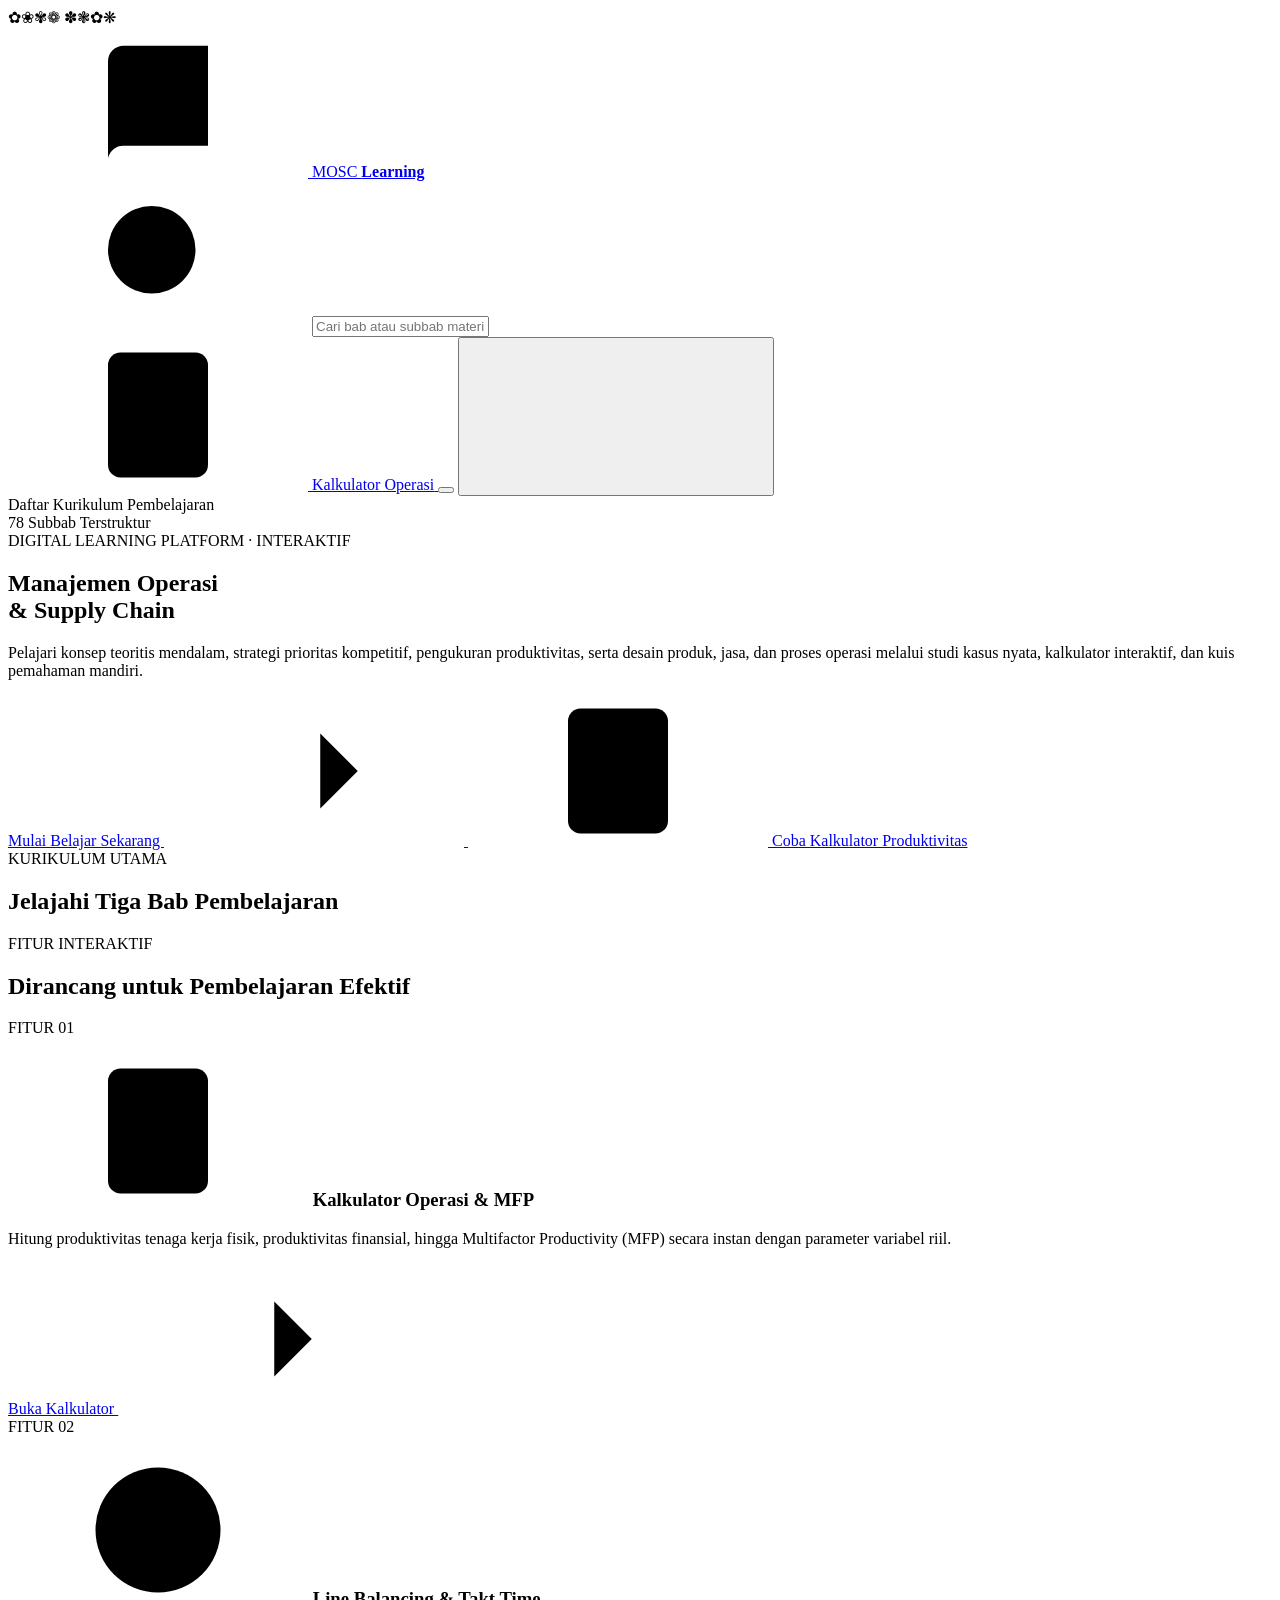
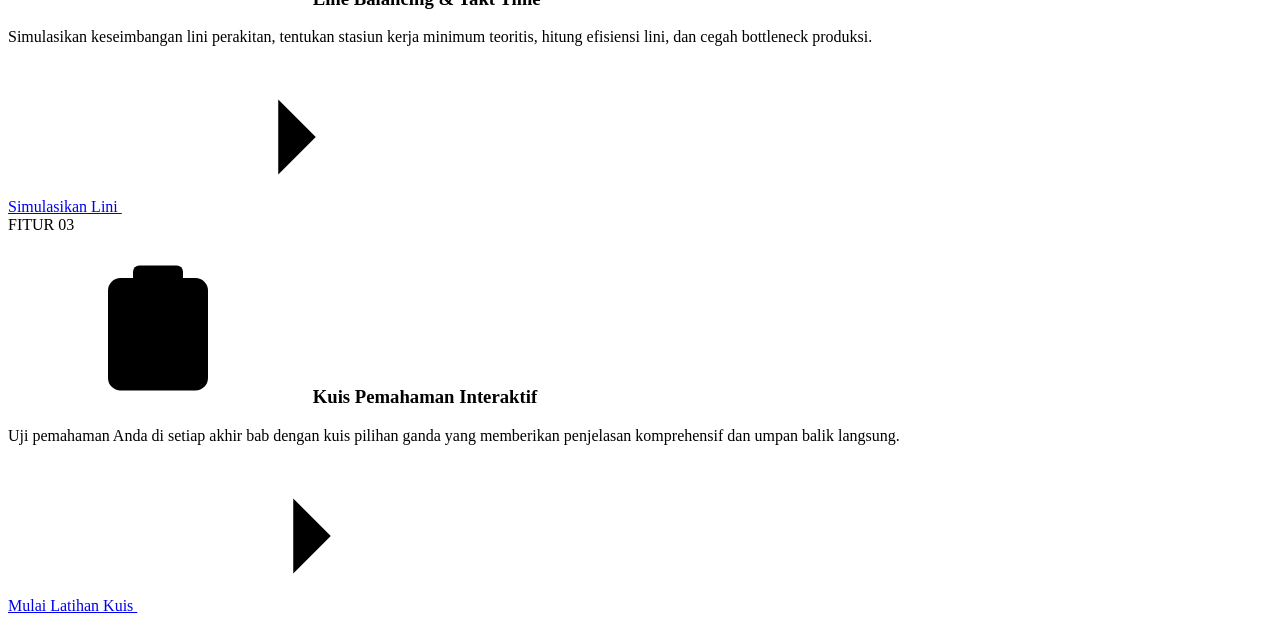
==== index.html @ 07a284af "Add files via upload" ====
<!doctype html>
<html lang="id">
<head>
  <meta charset="utf-8">
  <meta name="viewport" content="width=device-width, initial-scale=1">
  <title>MOSC Learning — Platform Digital Manajemen Operasi & Supply Chain</title>
  <link rel="preconnect" href="https://fonts.googleapis.com">
  <link rel="preconnect" href="https://fonts.gstatic.com" crossorigin>
  <link href="https://fonts.googleapis.com/css2?family=DM+Sans:wght@400;500;600;700;800&family=Fraunces:opsz,wght@9..144,600..900&family=Nunito+Sans:wght@400;500;600;700;800&display=swap" rel="stylesheet">
  <link rel="stylesheet" href="css/style.css">
</head>
<body>
  <!-- Inline SVG Icon Defs -->
  <svg style="display:none" xmlns="http://www.w3.org/2000/svg">
    <symbol id="book" viewBox="0 0 24 24">
      <path d="M4 5.5A2.5 2.5 0 0 1 6.5 3H20v16H6.5A2.5 2.5 0 0 0 4 21z"/>
      <path d="M4 5.5v15A2.5 2.5 0 0 1 6.5 18H20M8 7h8M8 11h8"/>
    </symbol>
    <symbol id="search" viewBox="0 0 24 24">
      <circle cx="11" cy="11" r="7"/>
      <path d="m20 20-4-4"/>
    </symbol>
    <symbol id="moon" viewBox="0 0 24 24">
      <path d="M20 15.5A8.5 8.5 0 0 1 8.5 4 8.5 8.5 0 1 0 20 15.5z"/>
    </symbol>
    <symbol id="sun" viewBox="0 0 24 24">
      <circle cx="12" cy="12" r="4"/>
      <path d="M12 2v2M12 20v2M4.9 4.9l1.4 1.4M17.7 17.7l1.4 1.4M2 12h2M20 12h2M4.9 19.1l1.4-1.4M17.7 6.3l1.4-1.4"/>
    </symbol>
    <symbol id="menu" viewBox="0 0 24 24">
      <path d="M4 6h16M4 12h16M4 18h16"/>
    </symbol>
    <symbol id="check" viewBox="0 0 24 24">
      <path d="m5 12 4 4L19 6"/>
    </symbol>
    <symbol id="arrow" viewBox="0 0 24 24">
      <path d="M5 12h14M13 6l6 6-6 6"/>
    </symbol>
    <symbol id="calc" viewBox="0 0 24 24">
      <rect x="4" y="2" width="16" height="20" rx="2"/>
      <line x1="8" y1="6" x2="16" y2="6"/>
      <line x1="8" y1="10" x2="8" y2="10.01"/>
      <line x1="12" y1="10" x2="12" y2="10.01"/>
      <line x1="16" y1="10" x2="16" y2="10.01"/>
      <line x1="8" y1="14" x2="8" y2="14.01"/>
      <line x1="12" y1="14" x2="12" y2="14.01"/>
      <line x1="16" y1="14" x2="16" y2="14.01"/>
      <line x1="8" y1="18" x2="8" y2="18.01"/>
      <line x1="12" y1="18" x2="12" y2="18.01"/>
      <line x1="16" y1="18" x2="16" y2="18.01"/>
    </symbol>
    <symbol id="clock" viewBox="0 0 24 24">
      <circle cx="12" cy="12" r="10"/>
      <polyline points="12 6 12 12 16 14"/>
    </symbol>
    <symbol id="clipboard" viewBox="0 0 24 24">
      <path d="M16 4h2a2 2 0 0 1 2 2v14a2 2 0 0 1-2 2H6a2 2 0 0 1-2-2V6a2 2 0 0 1 2-2h2"/>
      <rect x="8" y="2" width="8" height="4" rx="1" ry="1"/>
      <path d="m9 14 2 2 4-4"/>
    </symbol>
    <symbol id="lightbulb" viewBox="0 0 24 24">
      <path d="M9 18h6"/>
      <path d="M10 22h4"/>
      <path d="M15.09 14c.18-.98.65-1.74 1.41-2.5A4.65 4.65 0 0 0 18 8 6 6 0 0 0 6 8c0 1 .23 2.23 1.5 3.5.76.76 1.23 1.52 1.41 2.5"/>
    </symbol>
    <symbol id="info" viewBox="0 0 24 24">
      <circle cx="12" cy="12" r="10"/>
      <line x1="12" y1="16" x2="12" y2="12"/>
      <line x1="12" y1="8" x2="12.01" y2="8"/>
    </symbol>
    <symbol id="alert" viewBox="0 0 24 24">
      <path d="m21.73 18-8-14a2 2 0 0 0-3.48 0l-8 14A2 2 0 0 0 4 21h16a2 2 0 0 0 1.73-3Z"/>
      <line x1="12" y1="9" x2="12" y2="13"/>
      <line x1="12" y1="17" x2="12.01" y2="17"/>
    </symbol>
  </svg>

  <div class="flower-backdrop" aria-hidden="true">
    <span>✿</span><span>❀</span><span>✾</span><span>❁</span>
    <span>✽</span><span>❃</span><span>✿</span><span>❋</span>
  </div>

  <!-- Topbar -->
  <header class="topbar">
    <a class="brand" href="index.html">
      <svg class="icon"><use href="#book"></use></svg>
      <span>MOSC <b>Learning</b></span>
    </a>
    <div class="searchbox">
      <svg class="icon"><use href="#search"></use></svg>
      <input id="searchInput" placeholder="Cari bab atau subbab materi...">
    </div>
    <div class="top-actions">
      <a class="btn-tool" href="materi.html?id=2.12" title="Kalkulator Operasi">
        <svg class="icon"><use href="#calc"></use></svg>
        <span>Kalkulator Operasi</span>
      </a>
      <button class="icon-btn" id="themeBtn" aria-label="Toggle Tema"></button>
      <button class="icon-btn mobile-only" id="menuBtn" aria-label="Menu Navigasi">
        <svg class="icon"><use href="#menu"></use></svg>
      </button>
    </div>
  </header>

  <!-- App Layout -->
  <div class="layout">
    <!-- Sidebar Navigation -->
    <aside class="sidebar" id="sidebar">
      <div class="side-header">
        <div class="side-title">Daftar Kurikulum Pembelajaran</div>
        <div class="side-progress">78 Subbab Terstruktur</div>
      </div>
      <div id="chapterNav"></div>
    </aside>

    <!-- Main Content -->
    <main class="main">
      <!-- Hero Section -->
      <section class="hero">
        <div class="eyebrow">DIGITAL LEARNING PLATFORM · INTERAKTIF</div>
        <h1>Manajemen Operasi<br><span>& Supply Chain</span></h1>
        <p>
          Pelajari konsep teoritis mendalam, strategi prioritas kompetitif, pengukuran produktivitas, serta desain produk, jasa, dan proses operasi melalui studi kasus nyata, kalkulator interaktif, dan kuis pemahaman mandiri.
        </p>
        <div class="hero-actions">
          <a class="btn primary" href="materi.html?id=1.1">
            Mulai Belajar Sekarang <svg class="icon"><use href="#arrow"></use></svg>
          </a>
          <a class="btn secondary" href="materi.html?id=2.12">
            <svg class="icon"><use href="#calc"></use></svg> Coba Kalkulator Produktivitas
          </a>
        </div>
      </section>

      <!-- Dynamic Resume Learning Banner -->
      <div class="resume-banner" id="resumeBanner"></div>

      <!-- Live Statistics Section -->
      <section class="stats" id="stats"></section>

      <!-- Chapter Overview Section -->
      <section class="section">
        <div class="eyebrow">KURIKULUM UTAMA</div>
        <h2>Jelajahi Tiga Bab Pembelajaran</h2>
        <div class="chapter-grid" id="chapterCards"></div>
      </section>

      <!-- Interactive Features Showcase -->
      <section class="section" style="padding-top:0;">
        <div class="eyebrow">FITUR INTERAKTIF</div>
        <h2>Dirancang untuk Pembelajaran Efektif</h2>
        <div class="chapter-grid">
          <div class="chapter-card">
            <div class="number">FITUR 01</div>
            <h3><svg class="icon"><use href="#calc"></use></svg> Kalkulator Operasi & MFP</h3>
            <p>Hitung produktivitas tenaga kerja fisik, produktivitas finansial, hingga Multifactor Productivity (MFP) secara instan dengan parameter variabel riil.</p>
            <a class="card-link" href="materi.html?id=2.12">Buka Kalkulator <svg class="icon"><use href="#arrow"></use></svg></a>
          </div>

          <div class="chapter-card">
            <div class="number">FITUR 02</div>
            <h3><svg class="icon"><use href="#clock"></use></svg> Line Balancing & Takt Time</h3>
            <p>Simulasikan keseimbangan lini perakitan, tentukan stasiun kerja minimum teoritis, hitung efisiensi lini, dan cegah bottleneck produksi.</p>
            <a class="card-link" href="materi.html?id=3.31">Simulasikan Lini <svg class="icon"><use href="#arrow"></use></svg></a>
          </div>

          <div class="chapter-card">
            <div class="number">FITUR 03</div>
            <h3><svg class="icon"><use href="#clipboard"></use></svg> Kuis Pemahaman Interaktif</h3>
            <p>Uji pemahaman Anda di setiap akhir bab dengan kuis pilihan ganda yang memberikan penjelasan komprehensif dan umpan balik langsung.</p>
            <a class="card-link" href="materi.html?id=1.18">Mulai Latihan Kuis <svg class="icon"><use href="#arrow"></use></svg></a>
          </div>
        </div>
      </section>
    </main>
  </div>

  <!-- Scripts -->
  <script src="data/content.js"></script>
  <script src="js/materi.js"></script>
  <script src="js/app.js"></script>
</body>
</html>
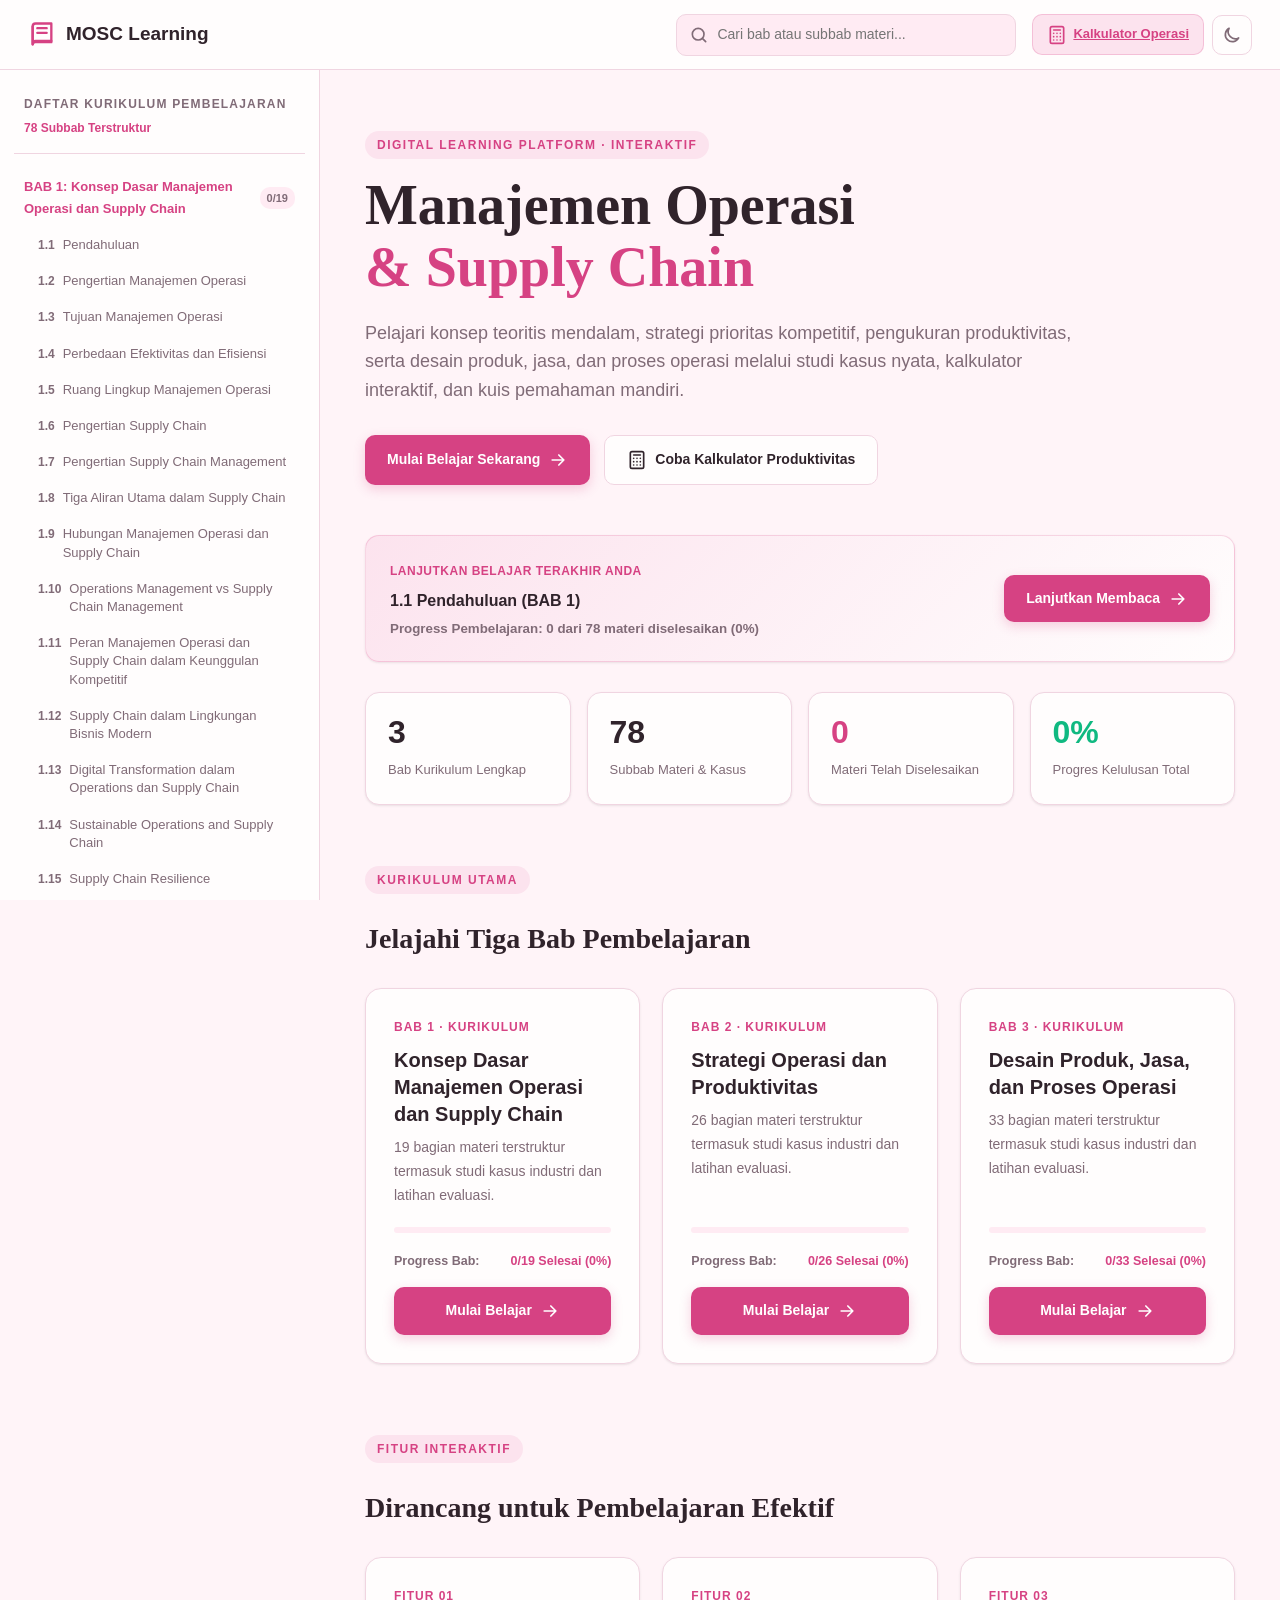
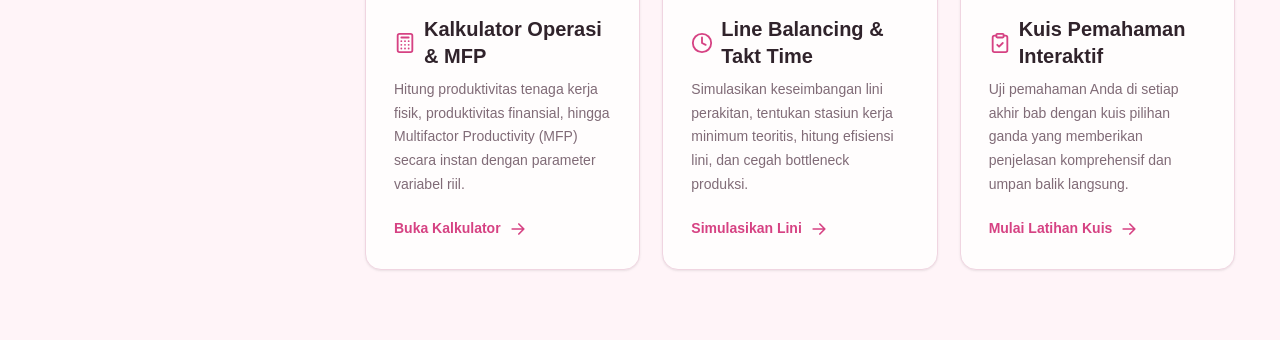
==== commit e9467957: "Add files via upload" ====
--- a/index.html
+++ b/index.html
@@ -88,7 +88,8 @@
     </a>
     <div class="searchbox">
       <svg class="icon"><use href="#search"></use></svg>
-      <input id="searchInput" placeholder="Cari bab atau subbab materi...">
+      <input id="searchInput" role="combobox" aria-autocomplete="list" aria-expanded="false" aria-controls="searchSuggestions" placeholder="Cari bab atau subbab materi...">
+      <div class="search-suggestions" id="searchSuggestions" role="listbox" hidden></div>
     </div>
     <div class="top-actions">
       <a class="btn-tool" href="materi.html?id=2.12" title="Kalkulator Operasi">
--- a/css/style.css
+++ b/css/style.css
@@ -0,0 +1,1756 @@
+/* MOSC Learning - Modern & Interactive Stylesheet */
+:root {
+  --primary: #d64283;
+  --primary-hover: #b92c6b;
+  --primary-light: #f8c9df;
+  --bg: #fff4f8;
+  --surface: #fffdfd;
+  --surface-2: #ffebf3;
+  --surface-3: #f8d5e5;
+  --text: #30232b;
+  --text-muted: #806b77;
+  --border: #f0d5e1;
+  --soft: #fce3ee;
+  --success: #10b981;
+  --success-bg: #ecfdf5;
+  --success-border: #a7f3d0;
+  --warning: #f59e0b;
+  --warning-bg: #fffbeb;
+  --warning-border: #fde68a;
+  --danger: #ef4444;
+  --danger-bg: #fef2f2;
+  --danger-border: #fecaca;
+  --radius: 12px;
+  --shadow-sm: 0 1px 3px rgba(0,0,0,0.06), 0 1px 2px rgba(0,0,0,0.04);
+  --shadow-md: 0 4px 6px -1px rgba(0,0,0,0.08), 0 2px 4px -1px rgba(0,0,0,0.04);
+  --shadow-lg: 0 10px 15px -3px rgba(0,0,0,0.08), 0 4px 6px -2px rgba(0,0,0,0.04);
+}
+
+body.dark {
+  --bg: #21151d;
+  --surface: #2d1d28;
+  --surface-2: #3c2635;
+  --surface-3: #553248;
+  --text: #fff1f7;
+  --text-muted: #d0afc0;
+  --border: #513447;
+  --soft: #48283b;
+  --primary-light: #6e3453;
+  --success-bg: #064e3b;
+  --success-border: #065f46;
+  --warning-bg: #451a03;
+  --warning-border: #78350f;
+  --danger-bg: #450a0a;
+  --danger-border: #7f1d1d;
+  --shadow-sm: 0 1px 3px rgba(0,0,0,0.3);
+  --shadow-md: 0 4px 6px -1px rgba(0,0,0,0.4);
+  --shadow-lg: 0 10px 15px -3px rgba(0,0,0,0.5);
+}
+
+* {
+  box-sizing: border-box;
+}
+
+body {
+  margin: 0;
+  font-family: "DM Sans", "Segoe UI", sans-serif;
+  background: var(--bg);
+  color: var(--text);
+  line-height: 1.7;
+  transition: background-color 0.2s ease, color 0.2s ease;
+  -webkit-font-smoothing: antialiased;
+  isolation: isolate;
+}
+
+.flower-backdrop {
+  position: fixed;
+  z-index: -1;
+  inset: 0;
+  overflow: hidden;
+  pointer-events: none;
+  color: #d64283;
+}
+
+.flower-backdrop span {
+  position: absolute;
+  top: -8vh;
+  left: var(--flower-x);
+  font-size: var(--flower-size);
+  opacity: 0.2;
+  animation: flower-drift var(--flower-speed) linear var(--flower-delay) infinite;
+}
+
+.flower-backdrop span:nth-child(1) { --flower-x: 8%; --flower-size: 38px; --flower-speed: 25s; --flower-delay: -8s; }
+.flower-backdrop span:nth-child(2) { --flower-x: 22%; --flower-size: 30px; --flower-speed: 31s; --flower-delay: -19s; }
+.flower-backdrop span:nth-child(3) { --flower-x: 39%; --flower-size: 44px; --flower-speed: 28s; --flower-delay: -4s; }
+.flower-backdrop span:nth-child(4) { --flower-x: 56%; --flower-size: 34px; --flower-speed: 34s; --flower-delay: -24s; }
+.flower-backdrop span:nth-child(5) { --flower-x: 71%; --flower-size: 40px; --flower-speed: 26s; --flower-delay: -13s; }
+.flower-backdrop span:nth-child(6) { --flower-x: 84%; --flower-size: 31px; --flower-speed: 32s; --flower-delay: -2s; }
+.flower-backdrop span:nth-child(7) { --flower-x: 94%; --flower-size: 36px; --flower-speed: 29s; --flower-delay: -17s; }
+.flower-backdrop span:nth-child(8) { --flower-x: 48%; --flower-size: 27px; --flower-speed: 36s; --flower-delay: -29s; }
+
+@keyframes flower-drift {
+  0% { transform: translate3d(0, 0, 0) rotate(0deg); }
+  50% { transform: translate3d(-3vw, 52vh, 0) rotate(180deg); }
+  100% { transform: translate3d(2vw, 112vh, 0) rotate(360deg); }
+}
+
+@media (prefers-reduced-motion: reduce) {
+  .flower-backdrop { display: none; }
+}
+
+.icon {
+  width: 20px;
+  height: 20px;
+  fill: none;
+  stroke: currentColor;
+  stroke-width: 2;
+  stroke-linecap: round;
+  stroke-linejoin: round;
+  vertical-align: middle;
+  flex-shrink: 0;
+}
+
+/* Topbar */
+.topbar {
+  height: 70px;
+  background: var(--surface);
+  border-bottom: 1px solid var(--border);
+  display: flex;
+  align-items: center;
+  padding: 0 28px;
+  position: sticky;
+  top: 0;
+  z-index: 30;
+  gap: 16px;
+}
+
+.brand {
+  display: flex;
+  gap: 10px;
+  align-items: center;
+  color: var(--text);
+  text-decoration: none;
+  font-size: 19px;
+  font-weight: 700;
+  white-space: nowrap;
+}
+
+.brand .icon {
+  color: var(--primary);
+  width: 28px;
+  height: 28px;
+}
+
+.topbar-progress-container {
+  display: flex;
+  align-items: center;
+  gap: 10px;
+  margin-left: 20px;
+  background: var(--surface-2);
+  padding: 6px 14px;
+  border-radius: 20px;
+  border: 1px solid var(--border);
+  font-size: 12px;
+  font-weight: 600;
+  color: var(--text-muted);
+}
+
+.topbar-progress-bar-wrap {
+  width: 100px;
+  height: 6px;
+  background: var(--surface-3);
+  border-radius: 3px;
+  overflow: hidden;
+}
+
+.topbar-progress-bar-fill {
+  height: 100%;
+  background: linear-gradient(90deg, var(--primary), #f59bbd);
+  border-radius: 3px;
+  transition: width 0.4s ease;
+}
+
+.searchbox {
+  margin-left: auto;
+  width: min(340px, 35vw);
+  height: 42px;
+  border: 1px solid var(--border);
+  background: var(--surface-2);
+  border-radius: 10px;
+  display: flex;
+  align-items: center;
+  position: relative;
+  padding: 0 12px;
+  color: var(--text-muted);
+  transform-origin: center;
+  transition: width 0.3s ease, border-color 0.2s, box-shadow 0.2s;
+}
+
+.searchbox:focus-within {
+  position: fixed;
+  top: 14px;
+  left: 12px;
+  width: calc(100vw - 24px);
+  margin-left: 0;
+  border-color: var(--primary);
+  box-shadow: 0 0 0 3px rgba(214,66,131,0.15);
+  z-index: 36;
+  animation: search-expand 0.3s cubic-bezier(0.2, 0.8, 0.2, 1) both;
+}
+
+@keyframes search-expand {
+  from { opacity: 0.88; transform: scaleX(0.45); }
+  to { opacity: 1; transform: scaleX(1); }
+}
+
+.searchbox input {
+  border: 0;
+  outline: 0;
+  background: transparent;
+  width: 100%;
+  padding-left: 8px;
+  font: inherit;
+  font-size: 14px;
+  color: var(--text);
+}
+
+.search-suggestions {
+  position: absolute;
+  top: calc(100% + 8px);
+  left: 0;
+  right: 0;
+  z-index: 40;
+  max-height: min(70vh, 420px);
+  overflow-y: auto;
+  padding: 6px;
+  border: 1px solid var(--border);
+  border-radius: 10px;
+  background: var(--surface);
+  box-shadow: var(--shadow-lg);
+}
+
+.search-suggestions[hidden] {
+  display: none;
+}
+
+.search-suggestion {
+  display: flex;
+  width: 100%;
+  align-items: flex-start;
+  gap: 10px;
+  padding: 10px 12px;
+  border: 0;
+  border-radius: 7px;
+  background: transparent;
+  color: var(--text);
+  text-align: left;
+  font: inherit;
+  cursor: pointer;
+}
+
+.search-suggestion:hover,
+.search-suggestion.active {
+  background: var(--soft);
+}
+
+.search-suggestion-id {
+  flex: 0 0 auto;
+  color: var(--primary);
+  font-size: 12px;
+  font-weight: 800;
+  line-height: 1.6;
+}
+
+.search-suggestion-details {
+  display: grid;
+  min-width: 0;
+  gap: 2px;
+}
+
+.search-suggestion-title {
+  overflow: hidden;
+  font-size: 13px;
+  font-weight: 700;
+  line-height: 1.4;
+  text-overflow: ellipsis;
+}
+
+.search-suggestion-chapter {
+  color: var(--text-muted);
+  font-size: 11px;
+  line-height: 1.4;
+}
+
+.search-empty {
+  padding: 12px;
+  color: var(--text-muted);
+  font-size: 13px;
+}
+
+@media (prefers-reduced-motion: reduce) {
+  .searchbox,
+  .searchbox:focus-within {
+    animation: none;
+    transition: none;
+  }
+}
+
+.top-actions {
+  display: flex;
+  gap: 8px;
+  align-items: center;
+}
+
+.btn-tool {
+  display: inline-flex;
+  align-items: center;
+  gap: 6px;
+  padding: 8px 14px;
+  border-radius: 10px;
+  font-size: 13px;
+  font-weight: 600;
+  background: var(--soft);
+  color: var(--primary);
+  border: 1px solid rgba(214,66,131,0.22);
+  cursor: pointer;
+  transition: all 0.2s;
+}
+
+.btn-tool:hover {
+  background: var(--primary);
+  color: #fff;
+}
+
+.icon-btn {
+  border: 1px solid var(--border);
+  background: var(--surface);
+  width: 40px;
+  height: 40px;
+  border-radius: 10px;
+  display: grid;
+  place-items: center;
+  color: var(--text-muted);
+  cursor: pointer;
+  transition: all 0.2s;
+}
+
+.icon-btn:hover {
+  color: var(--primary);
+  border-color: var(--primary);
+  background: var(--soft);
+}
+
+.mobile-only {
+  display: none;
+}
+
+/* Layout */
+.layout {
+  display: flex;
+  min-height: calc(100vh - 70px);
+}
+
+/* Sidebar */
+.sidebar {
+  width: 320px;
+  border-right: 1px solid var(--border);
+  background: var(--surface);
+  padding: 24px 14px;
+  position: sticky;
+  top: 70px;
+  height: calc(100vh - 70px);
+  overflow-y: auto;
+  flex-shrink: 0;
+}
+
+.side-header {
+  padding: 0 10px 14px;
+  border-bottom: 1px solid var(--border);
+  margin-bottom: 14px;
+}
+
+.side-title {
+  font-size: 12px;
+  font-weight: 800;
+  text-transform: uppercase;
+  letter-spacing: 1.2px;
+  color: var(--text-muted);
+}
+
+.side-progress {
+  font-size: 12px;
+  color: var(--primary);
+  font-weight: 600;
+  margin-top: 4px;
+}
+
+.chapter {
+  margin-bottom: 16px;
+}
+
+.chapter-title {
+  padding: 8px 10px;
+  font-weight: 750;
+  font-size: 13px;
+  display: flex;
+  justify-content: space-between;
+  align-items: center;
+  color: var(--text);
+  border-radius: 6px;
+}
+
+.chapter-title .num {
+  color: var(--primary);
+  font-weight: 800;
+}
+
+.chapter-badge {
+  font-size: 11px;
+  font-weight: 600;
+  padding: 2px 7px;
+  border-radius: 10px;
+  background: var(--surface-2);
+  color: var(--text-muted);
+}
+
+.nav-item {
+  display: flex;
+  align-items: center;
+  justify-content: space-between;
+  padding: 8px 12px 8px 24px;
+  color: var(--text-muted);
+  text-decoration: none;
+  font-size: 13px;
+  border-radius: 8px;
+  margin-bottom: 2px;
+  transition: all 0.15s ease;
+  line-height: 1.4;
+  position: relative;
+}
+
+.nav-item-text {
+  display: flex;
+  gap: 8px;
+  align-items: baseline;
+  overflow: hidden;
+  text-overflow: ellipsis;
+}
+
+.nav-item-id {
+  font-weight: 700;
+  color: var(--text-muted);
+  font-size: 12px;
+}
+
+.nav-item:hover {
+  background: var(--soft);
+  color: var(--primary);
+}
+
+.nav-item.active {
+  background: var(--soft);
+  color: var(--primary);
+  font-weight: 700;
+  border-left: 3px solid var(--primary);
+  padding-left: 21px;
+}
+
+.nav-item.active .nav-item-id {
+  color: var(--primary);
+}
+
+.nav-check {
+  width: 16px;
+  height: 16px;
+  color: var(--success);
+  margin-left: 6px;
+  flex-shrink: 0;
+}
+
+/* Main Content */
+.main {
+  flex: 1;
+  min-width: 0;
+}
+
+/* Hero Section */
+.hero {
+  max-width: 1180px;
+  margin: auto;
+  padding: 60px 45px 50px;
+}
+
+.eyebrow {
+  display: inline-block;
+  font-size: 12px;
+  letter-spacing: 1.5px;
+  font-weight: 800;
+  color: var(--primary);
+  background: var(--soft);
+  padding: 4px 12px;
+  border-radius: 20px;
+  margin-bottom: 16px;
+}
+
+h1 {
+  font-family: Fraunces, Georgia, serif;
+  font-size: clamp(34px, 5vw, 56px);
+  line-height: 1.1;
+  letter-spacing: 0;
+  margin: 0 0 20px;
+  font-weight: 800;
+}
+
+h1 span {
+  color: var(--primary);
+}
+
+.hero p {
+  max-width: 720px;
+  color: var(--text-muted);
+  font-size: 18px;
+  line-height: 1.6;
+  margin-bottom: 30px;
+}
+
+.hero-actions {
+  display: flex;
+  gap: 14px;
+  flex-wrap: wrap;
+}
+
+.btn {
+  display: inline-flex;
+  align-items: center;
+  gap: 8px;
+  padding: 12px 22px;
+  border-radius: 10px;
+  text-decoration: none;
+  font-weight: 700;
+  font-size: 14px;
+  cursor: pointer;
+  transition: all 0.2s ease;
+  border: none;
+}
+
+.btn.primary {
+  background: var(--primary);
+  color: #fff;
+  box-shadow: 0 4px 12px rgba(214,66,131,0.24);
+}
+
+.btn.primary:hover {
+  background: var(--primary-hover);
+  transform: translateY(-1px);
+}
+
+.btn.secondary {
+  background: var(--surface);
+  color: var(--text);
+  border: 1px solid var(--border);
+}
+
+.btn.secondary:hover {
+  background: var(--surface-2);
+  border-color: var(--surface-3);
+}
+
+/* Resume Banner on Homepage */
+.resume-banner {
+  max-width: 1180px;
+  margin: 0 auto 30px;
+  padding: 0 45px;
+}
+
+.resume-card {
+  background: linear-gradient(135deg, var(--soft), var(--surface));
+  border: 1px solid rgba(214,66,131,0.2);
+  border-radius: 14px;
+  padding: 20px 24px;
+  display: flex;
+  align-items: center;
+  justify-content: space-between;
+  gap: 20px;
+  flex-wrap: wrap;
+  box-shadow: var(--shadow-sm);
+}
+
+.resume-info strong {
+  display: block;
+  font-size: 16px;
+  color: var(--text);
+  margin-top: 4px;
+}
+
+.resume-info span {
+  font-size: 12px;
+  color: var(--primary);
+  font-weight: 700;
+  text-transform: uppercase;
+  letter-spacing: 0.5px;
+}
+
+/* Stats Section */
+.stats {
+  display: grid;
+  grid-template-columns: repeat(4, 1fr);
+  max-width: 1180px;
+  margin: auto;
+  padding: 0 45px 50px;
+  gap: 16px;
+}
+
+.stat {
+  background: var(--surface);
+  border: 1px solid var(--border);
+  border-radius: 14px;
+  padding: 22px;
+  box-shadow: var(--shadow-sm);
+  transition: transform 0.2s;
+}
+
+.stat:hover {
+  transform: translateY(-2px);
+}
+
+.stat strong {
+  font-size: 32px;
+  display: block;
+  color: var(--text);
+  font-weight: 800;
+  line-height: 1.1;
+  margin-bottom: 4px;
+}
+
+.stat span {
+  color: var(--text-muted);
+  font-size: 13px;
+  font-weight: 500;
+}
+
+/* Section */
+.section {
+  max-width: 1180px;
+  margin: auto;
+  padding: 10px 45px 70px;
+}
+
+.section h2 {
+  font-family: Fraunces, Georgia, serif;
+  font-size: 28px;
+  margin: 5px 0 25px;
+  font-weight: 800;
+  letter-spacing: 0;
+}
+
+.chapter-grid {
+  display: grid;
+  grid-template-columns: repeat(3, 1fr);
+  gap: 22px;
+}
+
+.chapter-card {
+  background: var(--surface);
+  border: 1px solid var(--border);
+  border-radius: 16px;
+  padding: 28px;
+  box-shadow: var(--shadow-sm);
+  display: flex;
+  flex-direction: column;
+  transition: all 0.2s ease;
+}
+
+.chapter-card:hover {
+  transform: translateY(-3px);
+  border-color: rgba(214,66,131,0.4);
+  box-shadow: var(--shadow-md);
+}
+
+.chapter-card .number {
+  font-size: 12px;
+  color: var(--primary);
+  font-weight: 800;
+  letter-spacing: 1px;
+}
+
+.chapter-card h3 {
+  display: flex;
+  align-items: center;
+  gap: 8px;
+  font-size: 20px;
+  line-height: 1.35;
+  margin: 10px 0 8px;
+  font-weight: 700;
+}
+
+.chapter-card h3 .icon {
+  color: var(--primary);
+  width: 22px;
+  height: 22px;
+}
+
+.chapter-card p {
+  color: var(--text-muted);
+  font-size: 14px;
+  margin: 0 0 20px;
+  flex: 1;
+}
+
+.card-progress-bar {
+  width: 100%;
+  height: 6px;
+  background: var(--surface-2);
+  border-radius: 3px;
+  overflow: hidden;
+  margin-bottom: 18px;
+}
+
+.card-progress-fill {
+  height: 100%;
+  background: var(--primary);
+  border-radius: 3px;
+  transition: width 0.4s ease;
+}
+
+.card-link {
+  display: inline-flex;
+  align-items: center;
+  gap: 7px;
+  color: var(--primary);
+  font-weight: 700;
+  text-decoration: none;
+  font-size: 14px;
+  margin-top: auto;
+}
+
+.card-link:hover {
+  text-decoration: underline;
+}
+
+/* Article Layout & Reader */
+.article-layout {
+  display: grid;
+  grid-template-columns: minmax(0, 1fr) 260px;
+  gap: 40px;
+  max-width: 1280px;
+  margin: auto;
+  padding: 40px 45px 80px;
+}
+
+.article-content-wrapper {
+  min-width: 0;
+}
+
+.crumb-bar {
+  display: flex;
+  align-items: center;
+  gap: 10px;
+  flex-wrap: wrap;
+  margin-bottom: 12px;
+}
+
+.crumb {
+  font-size: 13px;
+  font-weight: 600;
+  color: var(--primary);
+}
+
+.badge-tag {
+  display: inline-flex;
+  align-items: center;
+  gap: 6px;
+  font-size: 11px;
+  font-weight: 700;
+  padding: 3px 10px;
+  border-radius: 12px;
+  background: var(--surface-2);
+  color: var(--text-muted);
+}
+
+.badge-tag .icon {
+  width: 13px;
+  height: 13px;
+}
+
+.article h1 {
+  font-size: clamp(28px, 4vw, 42px);
+  line-height: 1.2;
+  font-family: Fraunces, Georgia, serif;
+  letter-spacing: 0;
+  margin: 0 0 24px;
+  color: var(--text);
+  font-weight: 800;
+}
+
+.article h2 {
+  font-family: Fraunces, Georgia, serif;
+  font-size: 22px;
+  font-weight: 800;
+  letter-spacing: 0;
+  padding-bottom: 8px;
+  border-bottom: 1px solid var(--border);
+  color: var(--text);
+}
+
+.article h3 {
+  font-size: 18px;
+  font-weight: 700;
+  margin: 24px 0 12px;
+  color: var(--text);
+}
+
+.article p {
+  font-size: 17px;
+  color: var(--text);
+  font-family: "Times New Roman", Times, serif;
+  line-height: 1.85;
+  margin: 0 0 16px;
+}
+
+body.dark .article p {
+  color: var(--text);
+}
+
+/* Lists */
+.article-list {
+  font-size: 17px;
+  padding-left: 24px;
+  margin: 0 0 20px;
+}
+
+.article-list li {
+  font-size: 17px;
+  margin-bottom: 8px;
+  line-height: 1.7;
+  font-family: "Times New Roman", Times, serif;
+}
+
+/* Formula Box */
+.formula-box {
+  background: var(--surface-2);
+  border: 1px solid var(--border);
+  border-left: 4px solid var(--primary);
+  border-radius: 10px;
+  padding: 16px 20px;
+  margin: 20px 0;
+  font-family: ui-monospace, SFMono-Regular, Menlo, Monaco, Consolas, monospace;
+  font-size: 14.5px;
+  color: var(--text);
+  display: flex;
+  align-items: center;
+  justify-content: space-between;
+  gap: 14px;
+  overflow-x: auto;
+}
+
+.formula-text {
+  font-weight: 600;
+  color: var(--primary);
+}
+
+.copy-btn {
+  background: var(--surface);
+  border: 1px solid var(--border);
+  border-radius: 6px;
+  padding: 5px 10px;
+  font-size: 11px;
+  font-weight: 600;
+  cursor: pointer;
+  white-space: nowrap;
+  transition: all 0.2s;
+}
+
+.copy-btn:hover {
+  color: var(--primary);
+  border-color: var(--primary);
+}
+
+/* Callout Box */
+.callout {
+  border-radius: 12px;
+  padding: 18px 22px;
+  margin: 24px 0;
+  display: flex;
+  gap: 14px;
+  background: var(--surface);
+  border: 1px solid var(--border);
+  box-shadow: var(--shadow-sm);
+}
+
+.callout.note {
+  border-left: 4px solid var(--primary);
+  background: var(--soft);
+}
+
+.callout.tip {
+  border-left: 4px solid var(--success);
+  background: var(--success-bg);
+}
+
+.callout.warning {
+  border-left: 4px solid var(--warning);
+  background: var(--warning-bg);
+}
+
+.callout-icon {
+  display: flex;
+  align-items: center;
+  justify-content: center;
+  width: 28px;
+  height: 28px;
+  flex-shrink: 0;
+}
+
+.callout-icon .icon {
+  width: 22px;
+  height: 22px;
+}
+
+.callout.note .callout-icon {
+  color: var(--primary);
+}
+
+.callout.tip .callout-icon {
+  color: var(--success);
+}
+
+.callout.warning .callout-icon {
+  color: var(--warning);
+}
+
+.callout-title {
+  font-weight: 750;
+  font-size: 14px;
+  margin-bottom: 4px;
+}
+
+.callout-content {
+  font-size: 14.5px;
+  line-height: 1.6;
+  color: var(--text);
+}
+
+/* Markdown Tables */
+.table-responsive {
+  width: 100%;
+  overflow-x: auto;
+  margin: 24px 0;
+  border-radius: 10px;
+  border: 1px solid var(--border);
+  box-shadow: var(--shadow-sm);
+}
+
+.table-responsive table {
+  width: 100%;
+  border-collapse: collapse;
+  text-align: left;
+  font-family: "Times New Roman", Times, serif;
+  font-size: 14px;
+}
+
+.table-responsive th {
+  background: var(--surface-2);
+  color: var(--text);
+  font-weight: 700;
+  padding: 12px 16px;
+  border-bottom: 1px solid var(--border);
+  white-space: nowrap;
+}
+
+.table-responsive td {
+  padding: 12px 16px;
+  border-bottom: 1px solid var(--border);
+  color: var(--text);
+  line-height: 1.6;
+}
+
+.table-responsive tr:last-child td {
+  border-bottom: none;
+}
+
+.table-responsive tr:hover td {
+  background: var(--soft);
+}
+
+/* Article Actions */
+.article-actions {
+  display: flex;
+  align-items: center;
+  gap: 14px;
+  margin: 36px 0 20px;
+  padding: 20px 0;
+  border-top: 1px solid var(--border);
+  border-bottom: 1px solid var(--border);
+  flex-wrap: wrap;
+}
+
+.complete-btn {
+  border: 1px solid var(--primary-light);
+  background: var(--soft);
+  color: var(--primary);
+  border-radius: 10px;
+  padding: 12px 20px;
+  font-weight: 700;
+  font-size: 14px;
+  cursor: pointer;
+  display: inline-flex;
+  align-items: center;
+  gap: 8px;
+  transition: all 0.2s;
+}
+
+.complete-btn:hover {
+  background: var(--primary-light);
+}
+
+.complete-btn.done {
+  background: #f0fdf4;
+  border-color: #bbf7d0;
+  color: #15803d;
+}
+
+body.dark .complete-btn.done {
+  background: #064e3b;
+  border-color: #065f46;
+  color: #6ee7b7;
+}
+
+.next-action-btn {
+  background: var(--primary);
+  color: #fff;
+  border: none;
+  border-radius: 10px;
+  padding: 12px 20px;
+  font-weight: 700;
+  font-size: 14px;
+  cursor: pointer;
+  display: inline-flex;
+  align-items: center;
+  gap: 8px;
+  text-decoration: none;
+  transition: all 0.2s;
+}
+
+.next-action-btn:hover {
+  background: var(--primary-hover);
+  transform: translateY(-1px);
+}
+
+/* Article Prev/Next Navigation */
+.article-nav {
+  display: flex;
+  justify-content: space-between;
+  margin-top: 24px;
+}
+
+.article-nav a {
+  border: 1px solid var(--border);
+  background: var(--surface);
+  border-radius: 10px;
+  padding: 14px 18px;
+  text-decoration: none;
+  color: var(--text);
+  font-size: 14px;
+  font-weight: 600;
+  display: flex;
+  align-items: center;
+  gap: 8px;
+  transition: all 0.2s;
+  max-width: 48%;
+}
+
+.article-nav a:hover {
+  border-color: var(--primary);
+  color: var(--primary);
+  background: var(--soft);
+}
+
+.keyboard-hint {
+  font-size: 12px;
+  color: var(--text-muted);
+  text-align: center;
+  margin-top: 24px;
+}
+
+.keyboard-hint kbd {
+  background: var(--surface-2);
+  border: 1px solid var(--border);
+  border-radius: 4px;
+  padding: 2px 6px;
+  font-family: inherit;
+  font-weight: 700;
+  font-size: 11px;
+}
+
+/* On-Page Table of Contents (TOC) */
+.article-toc {
+  position: sticky;
+  top: 90px;
+  height: fit-content;
+  max-height: calc(100vh - 120px);
+  overflow-y: auto;
+  background: var(--surface);
+  border: 1px solid var(--border);
+  border-radius: 14px;
+  padding: 20px;
+  box-shadow: var(--shadow-sm);
+}
+
+.toc-header {
+  font-size: 12px;
+  font-weight: 800;
+  text-transform: uppercase;
+  letter-spacing: 1px;
+  color: var(--text-muted);
+  margin-bottom: 12px;
+  display: flex;
+  align-items: center;
+  gap: 6px;
+}
+
+.toc-list {
+  list-style: none;
+  padding: 0;
+  margin: 0;
+}
+
+.toc-item {
+  margin-bottom: 6px;
+}
+
+.toc-link {
+  display: block;
+  font-size: 13px;
+  color: var(--text-muted);
+  text-decoration: none;
+  padding: 4px 8px;
+  border-radius: 6px;
+  transition: all 0.15s;
+  line-height: 1.4;
+}
+
+.toc-link:hover {
+  color: var(--primary);
+  background: var(--soft);
+}
+
+.toc-link.active {
+  color: var(--primary);
+  font-weight: 700;
+  background: var(--soft);
+}
+
+/* ==========================================
+   INTERACTIVE QUIZ WIDGET STYLES
+   ========================================== */
+.quiz-wrapper {
+  margin: 36px 0;
+  border: 1px solid var(--border);
+  background: var(--surface);
+  border-radius: 16px;
+  padding: 26px;
+  box-shadow: var(--shadow-sm);
+  font-family: "Times New Roman", Times, serif;
+}
+
+.quiz-header {
+  display: flex;
+  align-items: center;
+  justify-content: space-between;
+  margin-bottom: 16px;
+}
+
+.quiz-badge {
+  background: var(--soft);
+  color: var(--primary);
+  font-size: 11px;
+  font-weight: 800;
+  padding: 4px 10px;
+  border-radius: 12px;
+  text-transform: uppercase;
+  letter-spacing: 0.5px;
+}
+
+.quiz-score-badge {
+  font-size: 12px;
+  font-weight: 700;
+  color: var(--text-muted);
+}
+
+.quiz-card {
+  border-top: 1px solid var(--border);
+  padding: 20px 0;
+}
+
+.quiz-card:first-of-type {
+  border-top: none;
+  padding-top: 0;
+}
+
+.quiz-q-num {
+  font-size: 12px;
+  font-weight: 800;
+  color: var(--primary);
+  margin-bottom: 6px;
+}
+
+.quiz-question {
+  font-size: 16px;
+  font-weight: 700;
+  color: var(--text);
+  margin-bottom: 16px;
+  line-height: 1.5;
+}
+
+.quiz-options {
+  display: flex;
+  flex-direction: column;
+  gap: 10px;
+}
+
+.quiz-opt-btn {
+  display: flex;
+  align-items: flex-start;
+  gap: 12px;
+  padding: 12px 16px;
+  border: 1px solid var(--border);
+  background: var(--surface);
+  color: var(--text);
+  border-radius: 10px;
+  text-align: left;
+  font: inherit;
+  font-size: 14px;
+  cursor: pointer;
+  transition: all 0.15s ease;
+  line-height: 1.5;
+}
+
+.quiz-opt-btn:hover:not(:disabled) {
+  border-color: var(--primary);
+  background: var(--soft);
+}
+
+.quiz-opt-letter {
+  width: 24px;
+  height: 24px;
+  border-radius: 6px;
+  background: var(--surface-2);
+  color: var(--text-muted);
+  display: grid;
+  place-items: center;
+  font-size: 12px;
+  font-weight: 800;
+  flex-shrink: 0;
+}
+
+.quiz-opt-btn.correct {
+  background: var(--success-bg);
+  border-color: var(--success-border);
+  color: #065f46;
+}
+
+body.dark .quiz-opt-btn.correct {
+  color: #a7f3d0;
+}
+
+.quiz-opt-btn.correct .quiz-opt-letter {
+  background: var(--success);
+  color: #fff;
+}
+
+.quiz-opt-btn.incorrect {
+  background: var(--danger-bg);
+  border-color: var(--danger-border);
+  color: #991b1b;
+}
+
+body.dark .quiz-opt-btn.incorrect {
+  color: #fca5a5;
+}
+
+.quiz-opt-btn.incorrect .quiz-opt-letter {
+  background: var(--danger);
+  color: #fff;
+}
+
+.quiz-feedback {
+  margin-top: 14px;
+  padding: 14px 18px;
+  border-radius: 10px;
+  font-size: 13.5px;
+  line-height: 1.5;
+  display: none;
+  animation: fadeIn 0.3s ease;
+}
+
+.quiz-feedback.show {
+  display: block;
+}
+
+.quiz-feedback.correct {
+  background: var(--success-bg);
+  border: 1px solid var(--success-border);
+  color: #065f46;
+}
+
+body.dark .quiz-feedback.correct {
+  color: #a7f3d0;
+}
+
+.quiz-feedback.incorrect {
+  background: var(--danger-bg);
+  border: 1px solid var(--danger-border);
+  color: #991b1b;
+}
+
+body.dark .quiz-feedback.incorrect {
+  color: #fca5a5;
+}
+
+.quiz-reset-btn {
+  margin-top: 16px;
+  background: var(--surface-2);
+  border: 1px solid var(--border);
+  color: var(--text);
+  padding: 8px 16px;
+  border-radius: 8px;
+  font-size: 13px;
+  font-weight: 600;
+  cursor: pointer;
+  transition: all 0.2s;
+}
+
+.quiz-reset-btn:hover {
+  background: var(--surface-3);
+}
+
+/* ==========================================
+   INTERACTIVE CALCULATOR WIDGET STYLES
+   ========================================== */
+.calc-card {
+  margin: 32px 0;
+  background: var(--surface);
+  border: 1px solid var(--border);
+  border-radius: 16px;
+  padding: 26px;
+  box-shadow: var(--shadow-md);
+}
+
+.calc-title {
+  display: flex;
+  align-items: center;
+  justify-content: space-between;
+  margin-bottom: 6px;
+}
+
+.calc-title h3 {
+  margin: 0;
+  font-size: 18px;
+  font-weight: 800;
+  color: var(--text);
+}
+
+.calc-badge {
+  background: var(--soft);
+  color: var(--primary);
+  font-size: 11px;
+  font-weight: 800;
+  padding: 3px 9px;
+  border-radius: 12px;
+}
+
+.calc-desc {
+  font-size: 13.5px;
+  color: var(--text-muted);
+  margin-bottom: 22px;
+}
+
+.calc-grid {
+  display: grid;
+  grid-template-columns: 1fr 1fr;
+  gap: 16px;
+  margin-bottom: 24px;
+}
+
+.calc-field {
+  display: flex;
+  flex-direction: column;
+  gap: 6px;
+}
+
+.calc-label {
+  font-size: 12.5px;
+  font-weight: 600;
+  color: var(--text);
+}
+
+.calc-input-wrap {
+  display: flex;
+  align-items: center;
+  border: 1px solid var(--border);
+  border-radius: 8px;
+  background: var(--surface-2);
+  padding: 0 10px;
+  transition: border-color 0.2s;
+}
+
+.calc-input-wrap:focus-within {
+  border-color: var(--primary);
+  box-shadow: 0 0 0 3px rgba(214,66,131,0.12);
+}
+
+.calc-input {
+  border: none;
+  background: transparent;
+  width: 100%;
+  padding: 10px 4px;
+  font: inherit;
+  font-size: 14px;
+  font-weight: 600;
+  color: var(--text);
+  outline: none;
+}
+
+.calc-unit {
+  font-size: 12px;
+  font-weight: 600;
+  color: var(--text-muted);
+  white-space: nowrap;
+}
+
+.calc-results-panel {
+  background: var(--surface-2);
+  border-radius: 12px;
+  padding: 20px;
+  border: 1px solid var(--border);
+}
+
+.calc-results-title {
+  font-size: 12px;
+  font-weight: 800;
+  text-transform: uppercase;
+  letter-spacing: 1px;
+  color: var(--primary);
+  margin-bottom: 14px;
+}
+
+.calc-metric-grid {
+  display: grid;
+  grid-template-columns: repeat(auto-fit, minmax(180px, 1fr));
+  gap: 14px;
+}
+
+.calc-metric-box {
+  background: var(--surface);
+  border: 1px solid var(--border);
+  border-radius: 10px;
+  padding: 14px 16px;
+}
+
+.calc-metric-box.highlight {
+  border-color: var(--primary);
+  background: var(--soft);
+}
+
+.calc-metric-label {
+  font-size: 12px;
+  color: var(--text-muted);
+  font-weight: 600;
+  margin-bottom: 4px;
+}
+
+.calc-metric-val {
+  font-size: 17px;
+  font-weight: 800;
+  line-height: 1.85;
+}
+
+.calc-metric-box.highlight .calc-metric-val {
+  color: var(--primary);
+}
+
+.calc-status-tag {
+  display: inline-block;
+  margin-top: 14px;
+  padding: 6px 14px;
+  border-radius: 8px;
+  font-size: 13px;
+  font-weight: 700;
+}
+
+.calc-status-tag.success {
+  background: var(--success-bg);
+  color: #065f46;
+  border: 1px solid var(--success-border);
+}
+
+body.dark .calc-status-tag.success {
+  color: #a7f3d0;
+}
+
+.calc-status-tag.warning {
+  background: var(--warning-bg);
+  color: #92400e;
+  border: 1px solid var(--warning-border);
+}
+
+body.dark .calc-status-tag.warning {
+  color: #fde68a;
+}
+
+/* Modal Dialog */
+.modal-overlay {
+  position: fixed;
+  inset: 0;
+  background: rgba(15, 23, 42, 0.6);
+  backdrop-filter: blur(4px);
+  z-index: 50;
+  display: grid;
+  place-items: center;
+  padding: 20px;
+  opacity: 0;
+  pointer-events: none;
+  transition: opacity 0.2s ease;
+}
+
+.modal-overlay.open {
+  opacity: 1;
+  pointer-events: auto;
+}
+
+.modal-dialog {
+  background: var(--surface);
+  border: 1px solid var(--border);
+  border-radius: 20px;
+  width: min(720px, 95vw);
+  max-height: 90vh;
+  overflow-y: auto;
+  box-shadow: var(--shadow-lg);
+  padding: 28px;
+  position: relative;
+}
+
+.modal-close-btn {
+  position: absolute;
+  top: 20px;
+  right: 20px;
+  border: none;
+  background: var(--surface-2);
+  color: var(--text-muted);
+  width: 32px;
+  height: 32px;
+  border-radius: 8px;
+  cursor: pointer;
+  display: grid;
+  place-items: center;
+  font-size: 18px;
+}
+
+.modal-close-btn:hover {
+  background: var(--surface-3);
+  color: var(--text);
+}
+
+.modal-tabs {
+  display: flex;
+  gap: 8px;
+  margin-bottom: 20px;
+  border-bottom: 1px solid var(--border);
+  padding-bottom: 12px;
+}
+
+.modal-tab-btn {
+  background: transparent;
+  border: none;
+  padding: 8px 16px;
+  font: inherit;
+  font-size: 14px;
+  font-weight: 700;
+  color: var(--text-muted);
+  cursor: pointer;
+  border-radius: 8px;
+  transition: all 0.2s;
+}
+
+.modal-tab-btn.active {
+  background: var(--soft);
+  color: var(--primary);
+}
+
+/* Animations */
+.scroll-reveal {
+  opacity: 0;
+  transform: translateY(18px);
+  transition: opacity 0.6s ease, transform 0.6s ease;
+}
+
+.scroll-reveal.is-visible {
+  opacity: 1;
+  transform: translateY(0);
+}
+
+@media (prefers-reduced-motion: reduce) {
+  .scroll-reveal,
+  .scroll-reveal.is-visible {
+    opacity: 1;
+    transform: none;
+    transition: none;
+  }
+}
+
+@keyframes fadeIn {
+  from { opacity: 0; transform: translateY(-4px); }
+  to { opacity: 1; transform: translateY(0); }
+}
+
+/* Responsive Media Queries */
+@media (max-width: 1024px) {
+  .article-layout {
+    grid-template-columns: minmax(0, 1fr);
+  }
+  .article-toc {
+    display: none;
+  }
+  .chapter-grid {
+    grid-template-columns: 1fr 1fr;
+  }
+  .stats {
+    grid-template-columns: 1fr 1fr;
+  }
+}
+
+@media (max-width: 768px) {
+  .mobile-only {
+    display: grid;
+  }
+  .topbar {
+    gap: 8px;
+    padding: 0 12px;
+  }
+  .brand {
+    gap: 6px;
+    font-size: 16px;
+  }
+  .brand .icon {
+    width: 24px;
+    height: 24px;
+  }
+  .top-actions {
+    gap: 5px;
+  }
+  .top-actions .btn-tool {
+    width: 38px;
+    height: 38px;
+    padding: 0;
+    justify-content: center;
+  }
+  .top-actions .btn-tool span {
+    display: none;
+  }
+  .topbar-progress-container {
+    display: none;
+  }
+  .sidebar {
+    position: fixed;
+    left: -330px;
+    z-index: 40;
+    transition: left 0.25s ease;
+    box-shadow: var(--shadow-lg);
+  }
+  .sidebar.open {
+    left: 0;
+  }
+  .hero, .section, .stats, .article-layout, .resume-banner {
+    padding-left: 20px;
+    padding-right: 20px;
+  }
+  .chapter-grid {
+    grid-template-columns: 1fr;
+  }
+  .calc-grid {
+    grid-template-columns: 1fr;
+  }
+  .searchbox {
+    min-width: 0;
+    margin-left: 0;
+    width: auto;
+    flex: 1;
+  }
+  .article-layout {
+    padding-top: 24px;
+    padding-bottom: 56px;
+  }
+  .article p {
+    font-size: 17px;
+    font-family: "Times New Roman", Times, serif;
+    line-height: 1.8;
+  }
+  .article h1 {
+    font-size: 28px;
+  }
+  .article-nav {
+    flex-direction: column;
+  }
+  .article-nav a {
+    width: 100%;
+    max-width: none;
+    min-width: 0;
+    padding: 12px 14px;
+    margin: 4px;
+    box-sizing: border-box;
+  }
+  .article-nav a span {
+    min-width: 0;
+  }
+}
+  
+/* Custom scrollbar - light theme */
+::-webkit-scrollbar {
+  width: 10px;
+  background: var(--surface-2);
+}
+
+::-webkit-scrollbar-thumb {
+  background: var(--border);
+  border-radius: 8px;
+}
+
+::-webkit-scrollbar-thumb:hover {
+  background: var(--primary-light);
+}
+
+/* Custom scrollbar for dark mode */
+body.dark ::-webkit-scrollbar {
+  background: var(--surface-2);
+}
+
+body.dark ::-webkit-scrollbar-thumb {
+  background: var(--surface-3);
+}
+
+body.dark ::-webkit-scrollbar-thumb:hover {
+  background: var(--primary-light);
+}
+
+/* Firefox scrollbar */
+* {
+  scrollbar-width: thin;
+  scrollbar-color: var(--border) var(--surface-2);
+}
+
+body.dark * {
+  scrollbar-color: var(--surface-3) var(--surface-2);
+}
+
+@media (max-width: 480px) {
+  .brand span b {
+    display: none;
+  }
+}
+
+@media (max-width: 360px) {
+  .brand span {
+    display: none;
+  }
+}
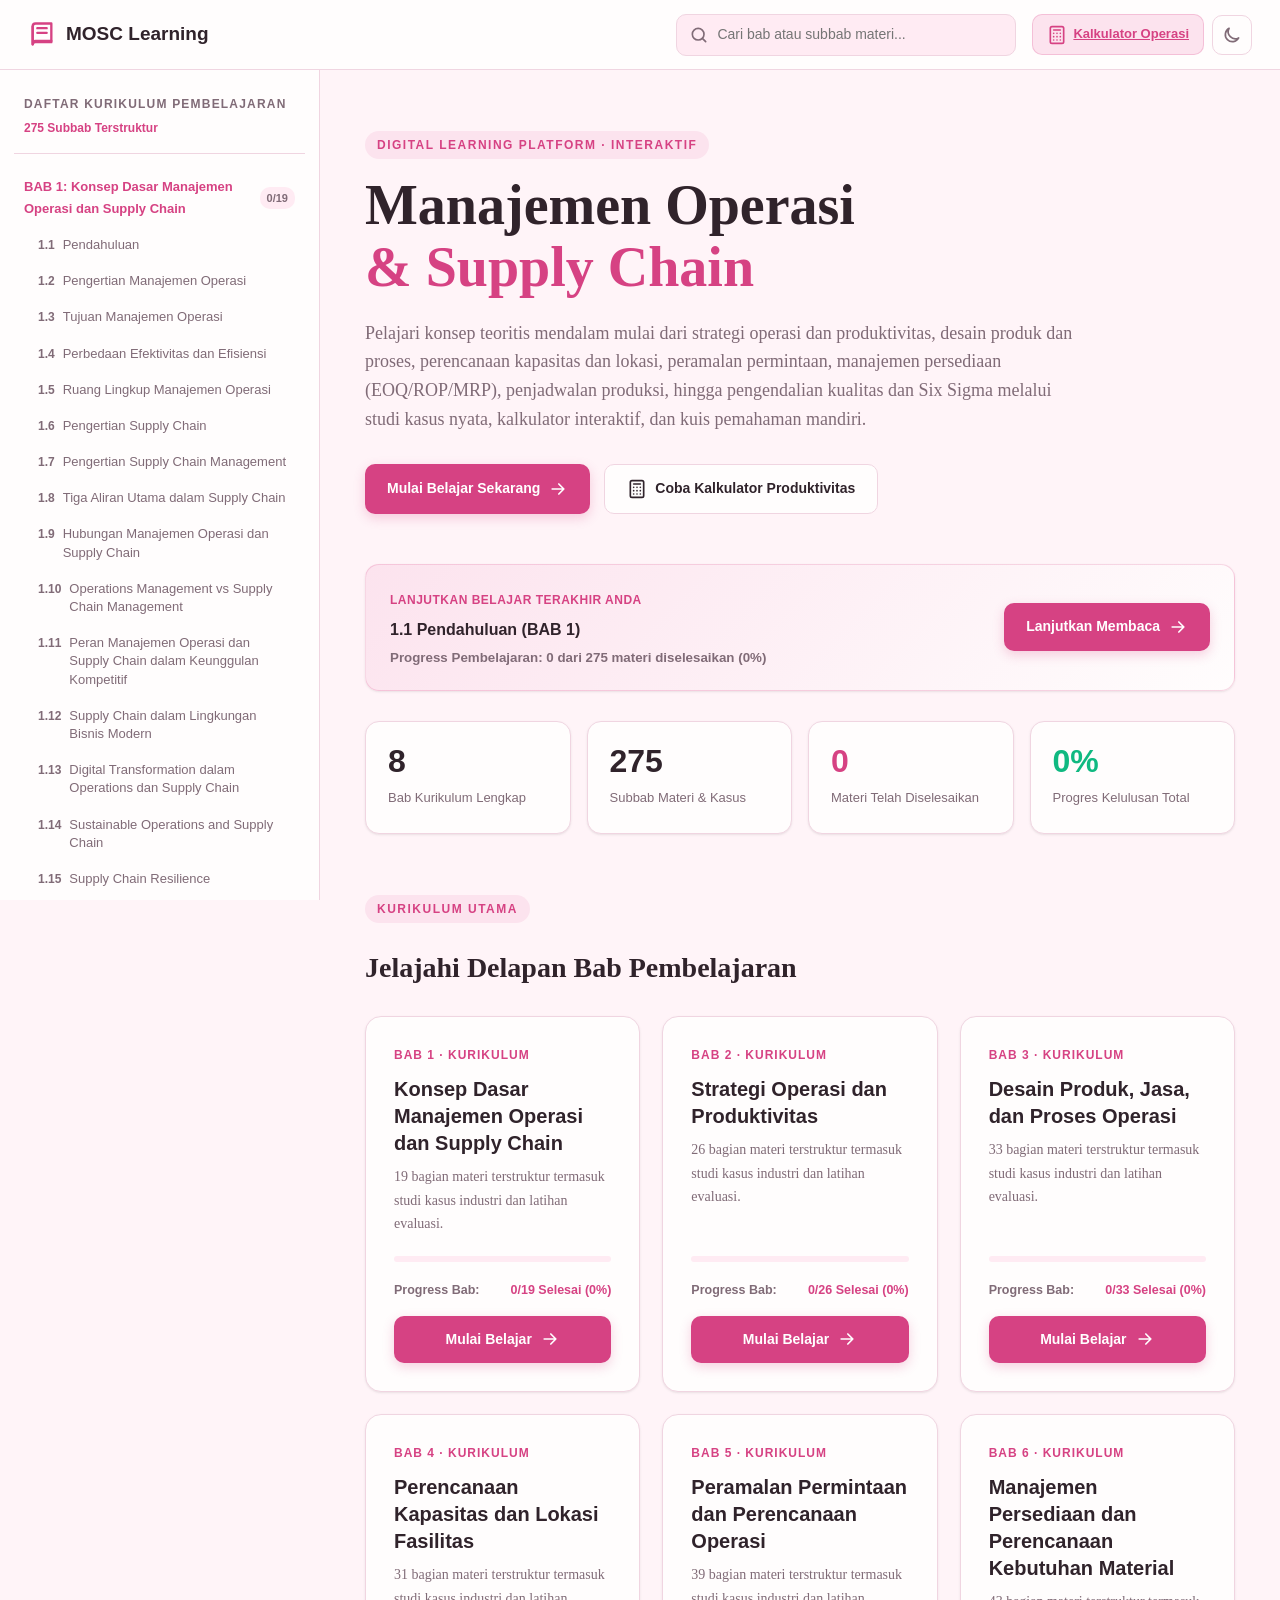
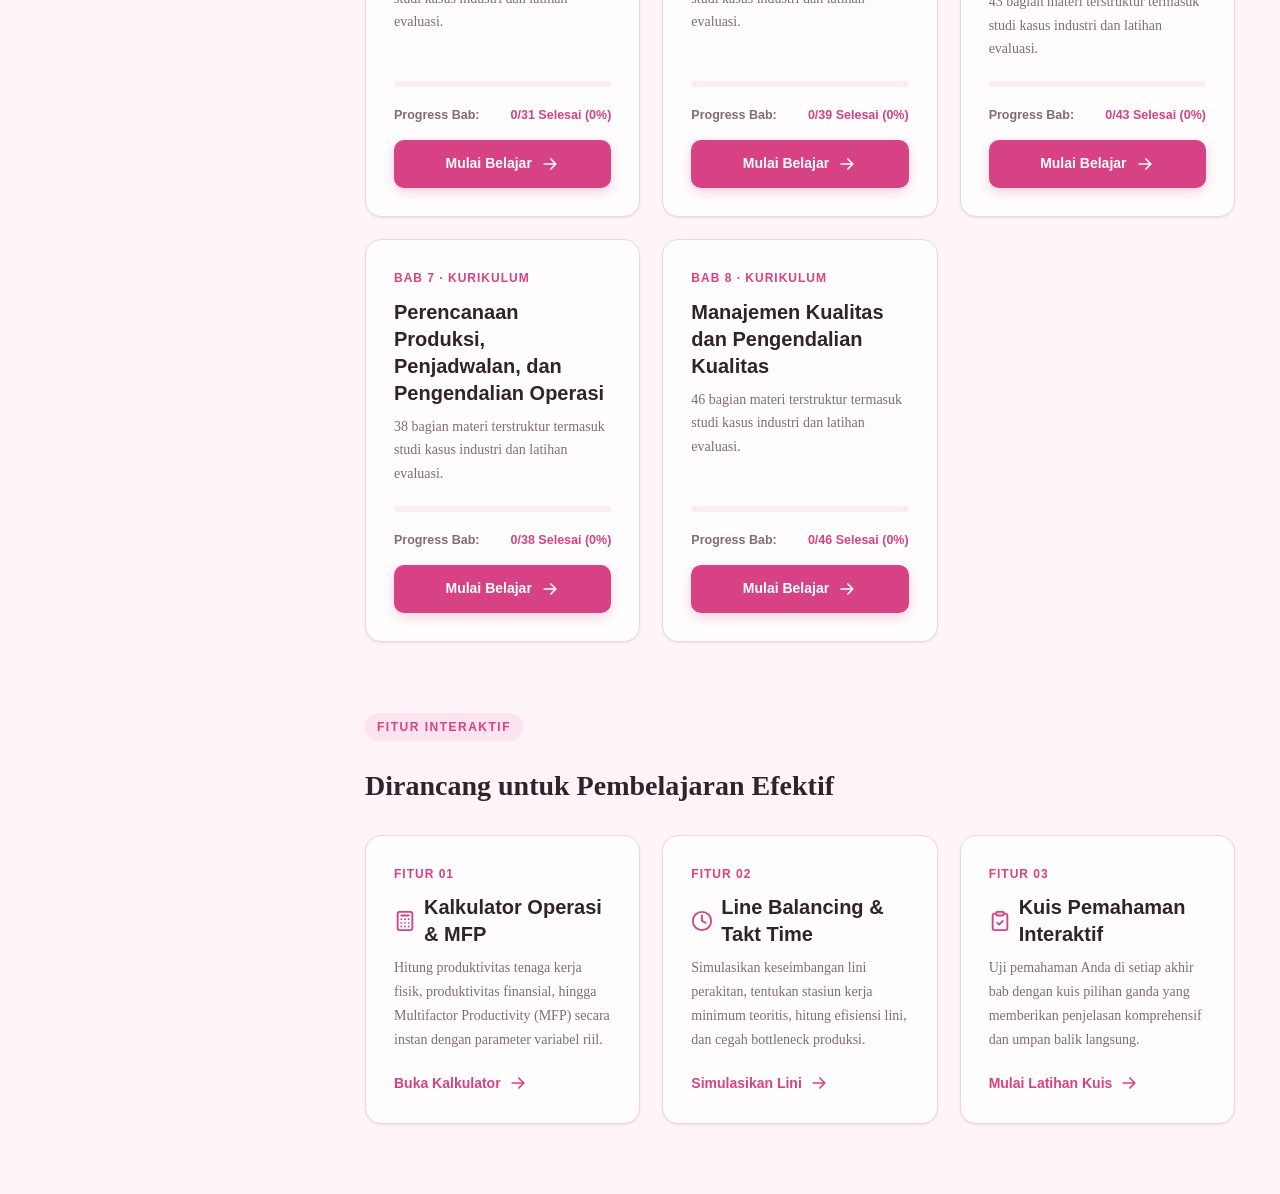
==== commit b8aea172: "tambah bab 4-8: kapasitas & lokasi, peramalan, persediaan, penjadwalan, kualitas - 197 subbab baru (" ====
--- a/index.html
+++ b/index.html
@@ -109,7 +109,7 @@
     <aside class="sidebar" id="sidebar">
       <div class="side-header">
         <div class="side-title">Daftar Kurikulum Pembelajaran</div>
-        <div class="side-progress">78 Subbab Terstruktur</div>
+        <div class="side-progress">275 Subbab Terstruktur</div>
       </div>
       <div id="chapterNav"></div>
     </aside>
@@ -121,7 +121,7 @@
         <div class="eyebrow">DIGITAL LEARNING PLATFORM · INTERAKTIF</div>
         <h1>Manajemen Operasi<br><span>& Supply Chain</span></h1>
         <p>
-          Pelajari konsep teoritis mendalam, strategi prioritas kompetitif, pengukuran produktivitas, serta desain produk, jasa, dan proses operasi melalui studi kasus nyata, kalkulator interaktif, dan kuis pemahaman mandiri.
+          Pelajari konsep teoritis mendalam mulai dari strategi operasi dan produktivitas, desain produk dan proses, perencanaan kapasitas dan lokasi, peramalan permintaan, manajemen persediaan (EOQ/ROP/MRP), penjadwalan produksi, hingga pengendalian kualitas dan Six Sigma melalui studi kasus nyata, kalkulator interaktif, dan kuis pemahaman mandiri.
         </p>
         <div class="hero-actions">
           <a class="btn primary" href="materi.html?id=1.1">
@@ -142,7 +142,7 @@
       <!-- Chapter Overview Section -->
       <section class="section">
         <div class="eyebrow">KURIKULUM UTAMA</div>
-        <h2>Jelajahi Tiga Bab Pembelajaran</h2>
+        <h2>Jelajahi Delapan Bab Pembelajaran</h2>
         <div class="chapter-grid" id="chapterCards"></div>
       </section>
 
--- a/css/style.css
+++ b/css/style.css
@@ -62,6 +62,10 @@
   isolation: isolate;
 }
 
+p {
+  font-family: "times new roman", times, serif;
+}
+
 .flower-backdrop {
   position: fixed;
   z-index: -1;
@@ -824,6 +828,25 @@
   margin-bottom: 8px;
   line-height: 1.7;
   font-family: "Times New Roman", Times, serif;
+}
+
+/* Figure / Image Content */
+.content-figure {
+  margin: 24px auto;
+  padding: 12px;
+  border-radius: 14px;
+  border: 1px solid var(--border);
+  background: var(--surface);
+  box-shadow: var(--shadow-sm);
+}
+
+.content-figure img {
+  display: block;
+  width: 100%;
+  max-height: 420px;
+  object-fit: contain;
+  border-radius: 10px;
+  background: var(--surface-2);
 }
 
 /* Formula Box */
